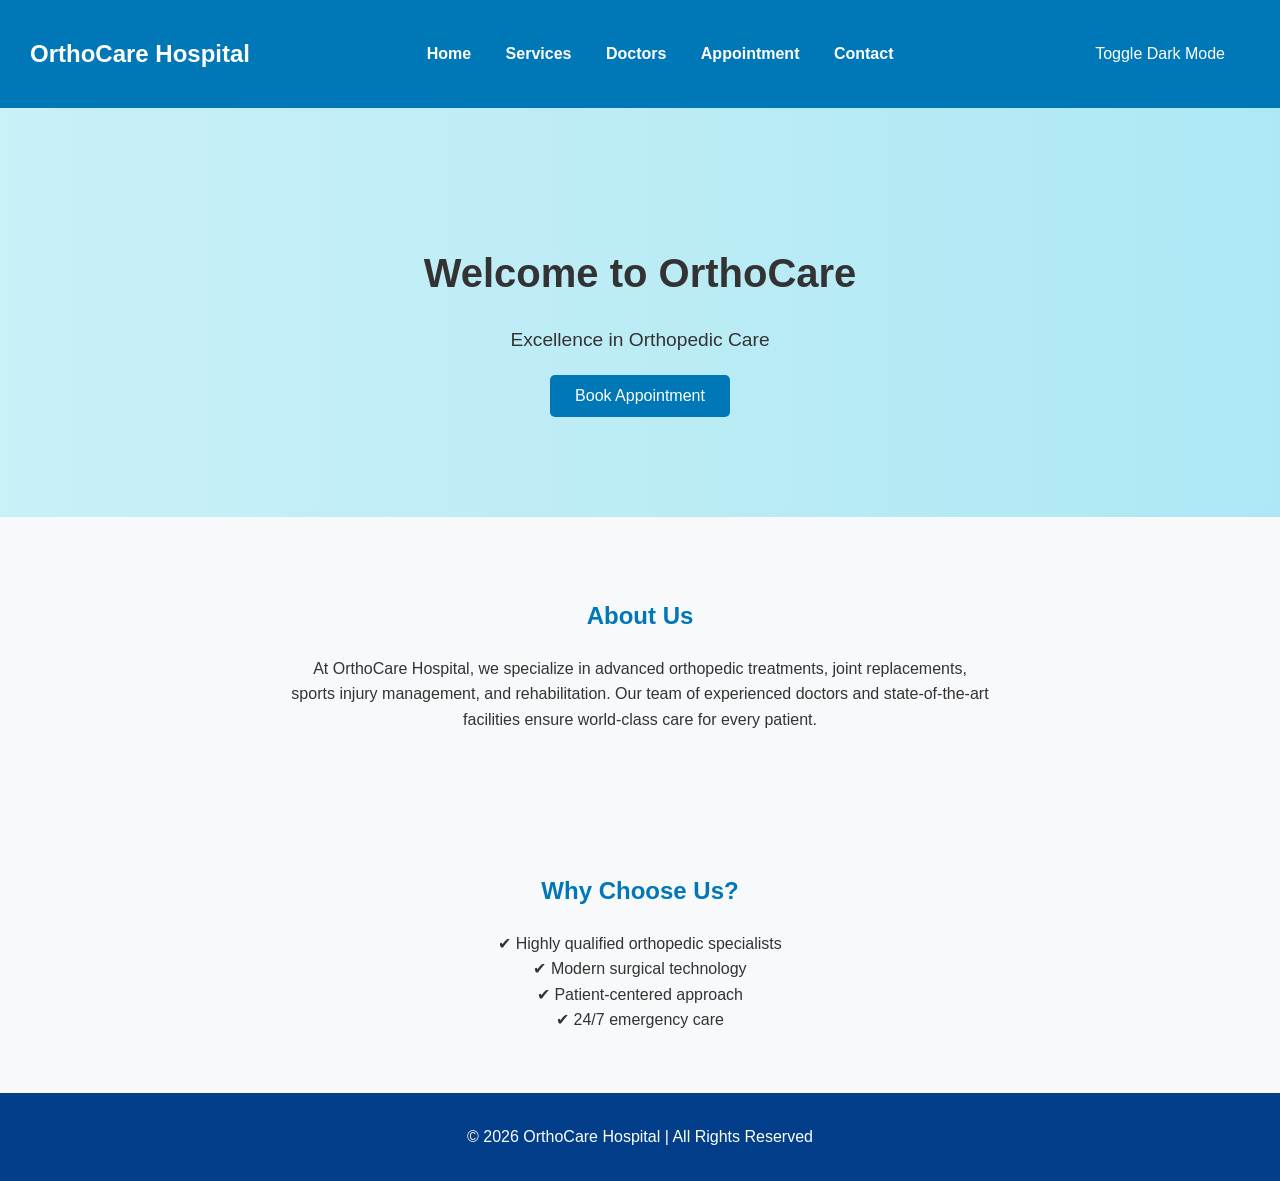
==== index.html @ c184c670 "Updated HTML and CSS design" ====
<!DOCTYPE html>
<html lang="en">
<head>
  <title>OrthoCare Hospital</title>
  <!-- Link to shared stylesheet -->
  <link rel="stylesheet" href="style.css">
</head>
<body>

<header>
  <h2>OrthoCare Hospital</h2>
  <nav>
    <a href="index.html">Home</a>
    <a href="services.html">Services</a>
    <a href="doctors.html">Doctors</a>
    <a href="appointment.html">Appointment</a>
    <a href="contact.html">Contact</a>
  </nav>
  <!-- Dark mode toggle button -->
  <button id="theme-toggle">Toggle Dark Mode</button>
</header>

<main>
  <section class="hero">
    <h1>Welcome to OrthoCare</h1>
    <p>Excellence in Orthopedic Care</p>
    <a href="appointment.html"><button>Book Appointment</button></a>
  </section>

  <section class="info">
    <h2>About Us</h2>
    <p>
      At OrthoCare Hospital, we specialize in advanced orthopedic treatments, 
      joint replacements, sports injury management, and rehabilitation. 
      Our team of experienced doctors and state-of-the-art facilities 
      ensure world-class care for every patient.
    </p>
  </section>

  <section class="info">
    <h2>Why Choose Us?</h2>
    <p>
      ✔ Highly qualified orthopedic specialists<br>
      ✔ Modern surgical technology<br>
      ✔ Patient-centered approach<br>
      ✔ 24/7 emergency care
    </p>
  </section>
</main>

<footer>
  <p>© 2026 OrthoCare Hospital | All Rights Reserved</p>
</footer>

<!-- Link to shared JavaScript -->
<script src="theme.js"></script>

</body>
</html>
---- style.css ----
/* Base Layout */
html, body {
  height: 100%;
  margin: 0;
  display: flex;
  flex-direction: column;
  font-family: Arial, sans-serif;
  line-height: 1.6;
  color: #333;
  background: #f8f9fa;
}

main {
  flex: 1; /* pushes footer down */
}

/* Header */
header {
  background: #0077b6;
  color: white;
  padding: 15px 30px;
  display: flex;
  justify-content: space-between;
  align-items: center;
  position: sticky;
  top: 0;
  z-index: 1000;
}

nav a {
  color: white;
  text-decoration: none;
  margin: 0 15px;
  font-weight: bold;
  transition: color 0.3s ease;
}

nav a:hover {
  color: #90e0ef;
}

/* Hero */
.hero {
  text-align: center;
  padding: 100px 20px;
  background: linear-gradient(to right, #caf0f8, #ade8f4);
  animation: fadeIn 2s ease-in-out;
}

.hero h1 {
  font-size: 2.5em;
  margin-bottom: 10px;
  animation: slideDown 1.5s ease;
}

.hero p {
  font-size: 1.2em;
  margin-bottom: 20px;
  animation: fadeIn 2s ease;
}

/* Buttons */
button {
  background: #0077b6;
  color: white;
  border: none;
  padding: 12px 25px;
  font-size: 1em;
  cursor: pointer;
  border-radius: 5px;
  transition: background 0.3s ease, transform 0.2s ease;
}

button:hover {
  background: #023e8a;
  transform: scale(1.05);
}

/* Info Sections */
section.info {
  padding: 60px 20px;
  text-align: center;
}

.info h2 {
  color: #0077b6;
  margin-bottom: 20px;
}

.info p {
  max-width: 700px;
  margin: auto;
}

/* Cards (Services, Doctors, Contact) */
.services-container,
.doctors-container {
  display: flex;
  justify-content: center;
  flex-wrap: wrap;
  margin: 30px auto;
  max-width: 1000px;
}

.card,
.doctor-card,
.contact-card {
  border: 1px solid #ddd;
  background: white;
  padding: 20px;
  margin: 15px;
  width: 250px;
  border-radius: 8px;
  box-shadow: 0 4px 10px rgba(0,0,0,0.1);
  transition: transform 0.3s ease, box-shadow 0.3s ease;
  text-align: left;
}

.card:hover,
.doctor-card:hover,
.contact-card:hover {
  transform: translateY(-5px);
  box-shadow: 0 6px 15px rgba(0,0,0,0.15);
}

.card h3,
.doctor-card h3 {
  color: #0077b6;
  margin-bottom: 10px;
}

.card p,
.doctor-card p,
.contact-card p {
  margin: 8px 0;
  font-size: 0.95em;
  color: #555;
}

/* Appointment form container */
.form-container {
  width: 400px;
  margin: 40px auto;
  background: white;
  padding: 25px;
  border-radius: 8px;
  box-shadow: 0 4px 10px rgba(0,0,0,0.1);
  text-align: left;
}

.form-step {
  margin-bottom: 20px;
}

.form-step label {
  display: block;
  margin-bottom: 6px;
  font-weight: bold;
  color: #0077b6;
}

.form-step input,
.form-step select,
.form-step textarea {
  width: calc(100% - 10px);
  padding: 12px;
  border: 1px solid #ccc;
  border-radius: 5px;
  transition: border 0.3s ease;
}

.form-step input:focus,
.form-step select:focus,
.form-step textarea:focus {
  border: 1px solid #0077b6;
  outline: none;
}

.form-actions {
  text-align: center;
  margin-top: 20px;
}

.form-actions button {
  margin: 5px;
  width: 45%;
}

/* Footer */
footer {
  margin-top: auto;
  background: #023e8a;
  color: white;
  text-align: center;
  padding: 15px;
}

/* Animations */
@keyframes fadeIn {
  from {opacity: 0;}
  to {opacity: 1;}
}

@keyframes slideDown {
  from {transform: translateY(-50px); opacity: 0;}
  to {transform: translateY(0); opacity: 1;}
}

/* Dark Mode */
body.dark-mode {
  background: #121212;
  color: #e0e0e0;
}

body.dark-mode header {
  background: #222;
}

body.dark-mode nav a {
  color: #e0e0e0;
}

body.dark-mode nav a:hover {
  color: #90e0ef;
}

body.dark-mode .hero {
  background: linear-gradient(to right, #333, #444);
}

body.dark-mode button {
  background: #0077b6;
  color: #fff;
}

body.dark-mode button:hover {
  background: #023e8a;
}

body.dark-mode footer {
  background: #222;
}

body.dark-mode .form-container {
  background: #1e1e1e;
  box-shadow: 0 4px 10px rgba(255,255,255,0.1);
}

body.dark-mode .form-step label {
  color: #90e0ef;
}

body.dark-mode .form-step input,
body.dark-mode .form-step select,
body.dark-mode .form-step textarea {
  background: #2a2a2a;
  color: #e0e0e0;
  border: 1px solid #555;
}

body.dark-mode .form-step input:focus,
body.dark-mode .form-step select:focus,
body.dark-mode .form-step textarea:focus {
  border: 1px solid #90e0ef;
}

body.dark-mode .card,
body.dark-mode .doctor-card,
body.dark-mode .contact-card {
  background: #1e1e1e;
  border: 1px solid #555;
  box-shadow: 0 4px 10px rgba(255,255,255,0.1);
}

body.dark-mode .card h3,
body.dark-mode .doctor-card h3 {
  color: #90e0ef;
}

body.dark-mode .card p,
body.dark-mode .doctor-card p,
body.dark-mode .contact-card p {
  color: #e0e0e0;
}

/* Responsive Design */
@media (max-width: 600px) {
  .services-container,
  .doctors-container {
    flex-direction: column;
    align-items: center;
  }

  .card,
  .doctor-card,
  .contact-card,
  .form-container {
    width: 90%;
    margin: 10px 0;
  }

  nav {
    display: flex;
    flex-direction: column;
    gap: 10px;
  }

  nav a {
    margin: 5px 0;
  }
}
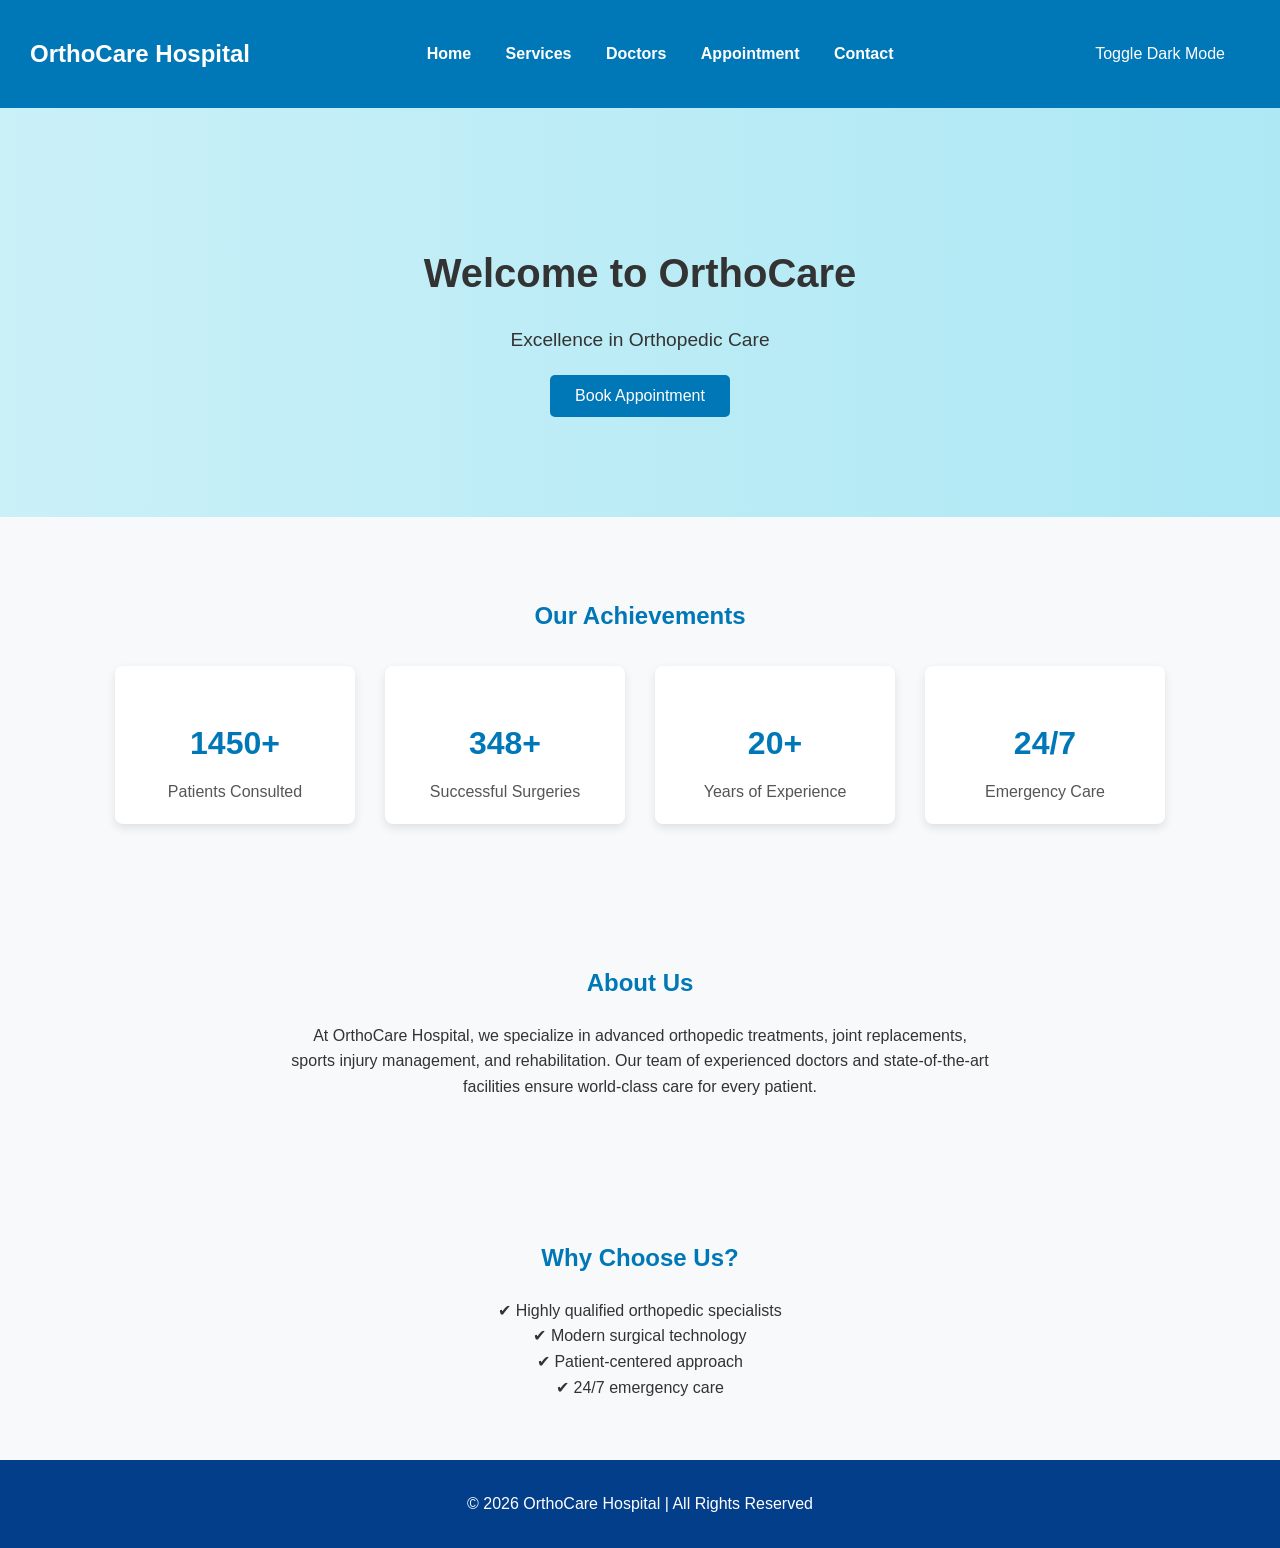
==== commit 71c5eb11: "mobile responsiveness" ====
--- a/index.html
+++ b/index.html
@@ -27,6 +27,29 @@
     <a href="appointment.html"><button>Book Appointment</button></a>
   </section>
 
+<section class="info stats">
+  <h2>Our Achievements</h2>
+  <div class="stats-container">
+    <div class="stat">
+      <h3><span class="counter" data-target="5000">0</span>+</h3>
+      <p>Patients Consulted</p>
+    </div>
+    <div class="stat">
+      <h3><span class="counter" data-target="1200">0</span>+</h3>
+      <p>Successful Surgeries</p>
+    </div>
+    <div class="stat">
+      <h3><span class="counter" data-target="20">0</span>+</h3>
+      <p>Years of Experience</p>
+    </div>
+    <div class="stat">
+      <h3><span class="counter" data-target="24">0</span>/7</h3>
+      <p>Emergency Care</p>
+    </div>
+  </div>
+</section>
+
+
   <section class="info">
     <h2>About Us</h2>
     <p>
@@ -45,8 +68,9 @@
       ✔ Patient-centered approach<br>
       ✔ 24/7 emergency care
     </p>
-  </section>
+
 </main>
+
 
 <footer>
   <p>© 2026 OrthoCare Hospital | All Rights Reserved</p>
--- a/style.css
+++ b/style.css
@@ -309,3 +309,75 @@
     margin: 5px 0;
   }
 }
+
+/* Info sections */
+body.dark-mode section.info {
+  background: #121212;   /* dark background */
+  color: #e0e0e0;        /* light text */
+}
+
+/* Cards (services, doctors, contact) */
+body.dark-mode .card,
+body.dark-mode .doctor-card,
+body.dark-mode .contact-card {
+  background: #1e1e1e;
+  border: 1px solid #555;
+  box-shadow: 0 4px 10px rgba(255,255,255,0.1);
+}
+
+body.dark-mode .card h3,
+body.dark-mode .doctor-card h3 {
+  color: #90e0ef;
+}
+
+body.dark-mode .card p,
+body.dark-mode .doctor-card p,
+body.dark-mode .contact-card p {
+  color: #e0e0e0;
+}
+
+.stats-container {
+  display: flex;
+  justify-content: center;
+  flex-wrap: wrap;
+  gap: 30px;
+  margin-top: 30px;
+}
+
+.stat {
+  background: white;
+  padding: 20px;
+  border-radius: 8px;
+  width: 200px;
+  box-shadow: 0 4px 10px rgba(0,0,0,0.1);
+  transition: transform 0.3s ease;
+}
+
+.stat:hover {
+  transform: translateY(-5px);
+}
+
+.stat h3 {
+  color: #0077b6;
+  font-size: 2em;
+  margin-bottom: 10px;
+}
+
+.stat p {
+  color: #555;
+}
+
+/* Dark mode overrides */
+body.dark-mode .stat {
+  background: #1e1e1e;
+  border: 1px solid #555;
+  box-shadow: 0 4px 10px rgba(255,255,255,0.1);
+}
+
+body.dark-mode .stat h3 {
+  color: #90e0ef;
+}
+
+body.dark-mode .stat p {
+  color: #e0e0e0;
+}
